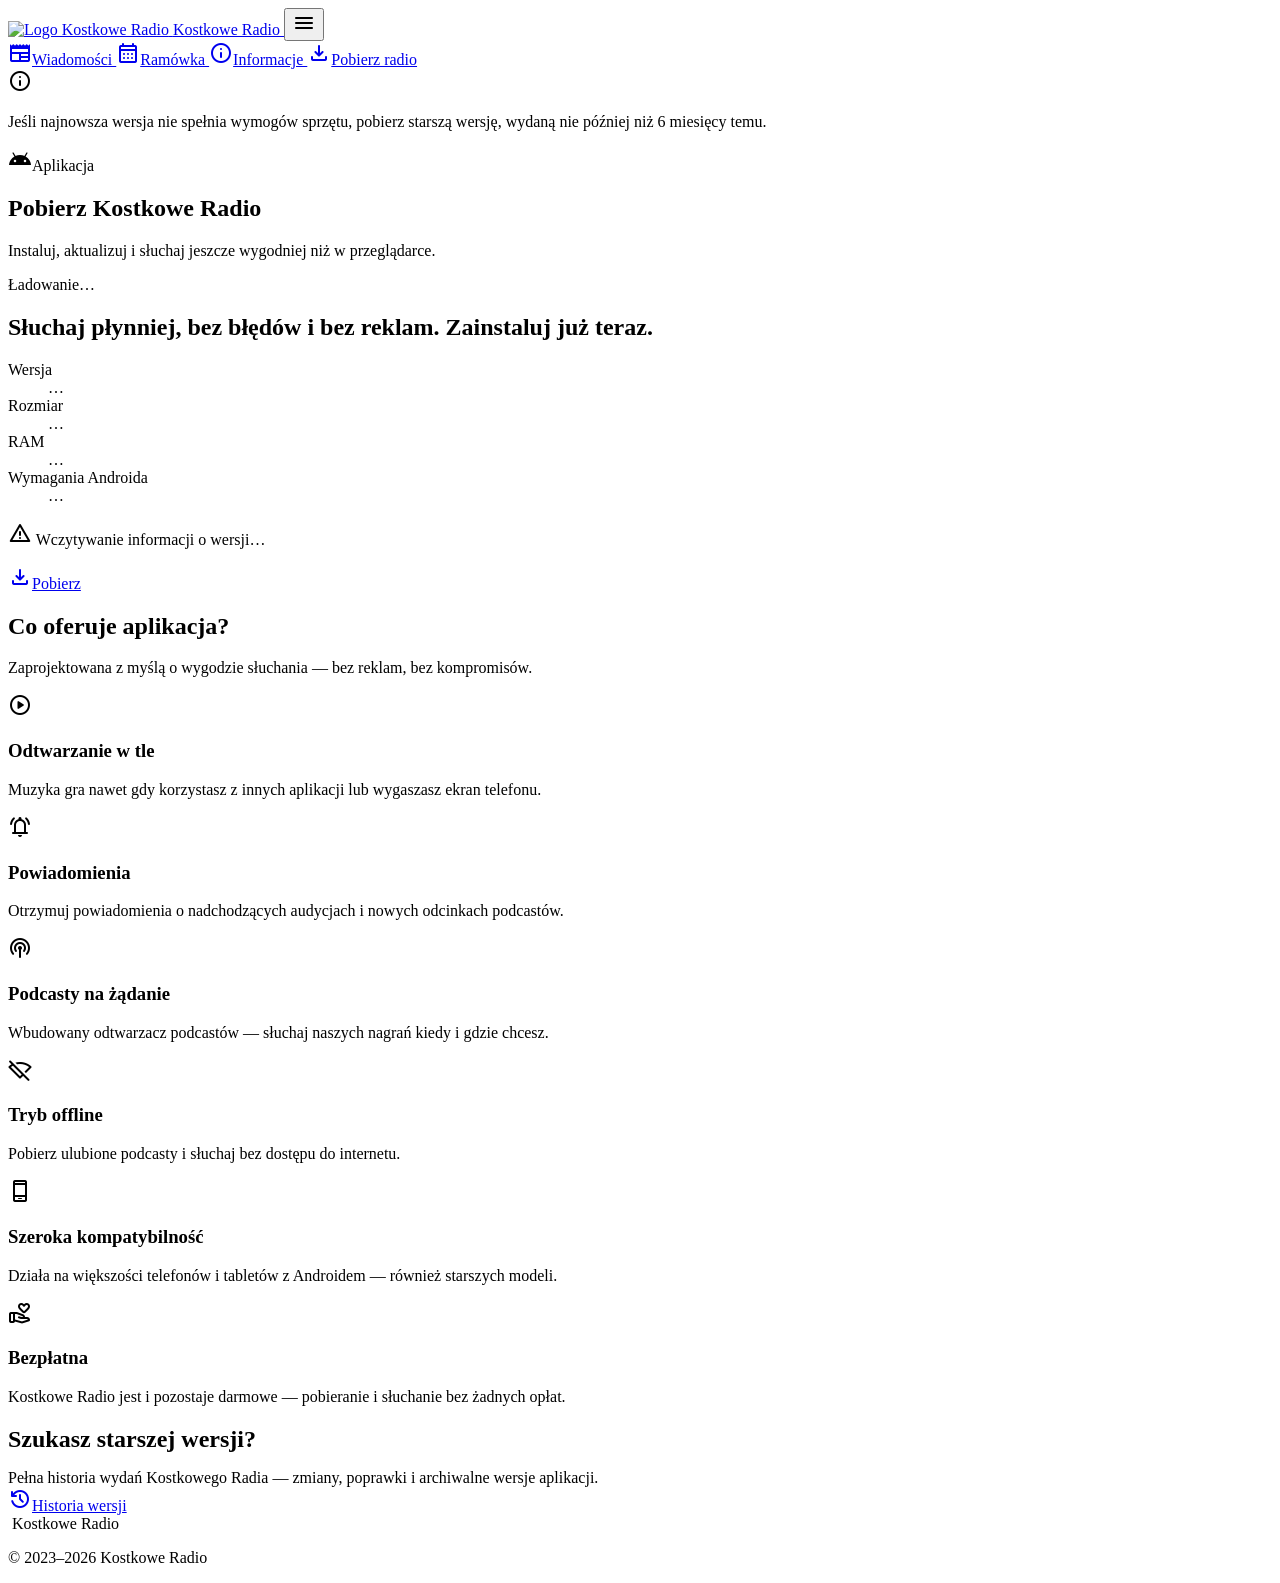
==== pobierz-kostkowe-radio/index.html @ 258f8238 "Add files via upload" ====
<!DOCTYPE html>
<html lang="pl">
<head>
  <meta charset="UTF-8" />
  <meta name="viewport" content="width=device-width, initial-scale=1.0" />
  <meta name="description" content="Pobierz aplikację Kostkowe Radio na Androida — najnowsza wersja, wymagania sprzętowe i historia wydań." />
  <title>Pobierz aplikację — Kostkowe Radio</title>
  <link rel="icon" href="https://kostkoweradio.github.io/strona-glowna/icon.png" type="image/png" />
  <link rel="preconnect" href="https://fonts.googleapis.com" />
  <link rel="preconnect" href="https://fonts.gstatic.com" crossorigin />
  <link href="https://fonts.googleapis.com/css2?family=Poppins:wght@400;500;600;700&display=swap" rel="stylesheet" />
  <link rel="stylesheet" href="https://fonts.googleapis.com/css2?family=Material+Symbols+Rounded:opsz,wght,FILL,GRAD@20,400,1,0" />
  <link rel="stylesheet" href="/new/style.css" />
  <link rel="stylesheet" href="/new/vstyle.css" />
</head>
<body>

  <header class="navbar">
    <div class="navbar-inner">
      <a href="index.html" class="navbar-brand">
        <img src="https://kostkoweradio.github.io/strona-glowna/icon.png" alt="Logo Kostkowe Radio" class="navbar-logo" />
        <span>Kostkowe Radio</span>
      </a>
      <button class="hamburger" id="hamburger" aria-label="Otwórz menu" aria-expanded="false">
        <span class="material-symbols-rounded">menu</span>
      </button>
      <nav class="nav-links" id="nav-links" aria-label="Nawigacja główna">
        <a href="wiadomosci.html" class="nav-link">
          <span class="material-symbols-rounded">newspaper</span>Wiadomości
        </a>
        <a href="ramowka.html" class="nav-link">
          <span class="material-symbols-rounded">calendar_month</span>Ramówka
        </a>
        <a href="informacje.html" class="nav-link">
          <span class="material-symbols-rounded">info</span>Informacje
        </a>
        <a href="pobierz-kostkowe-radio.html" class="nav-link nav-dl">
          <span class="material-symbols-rounded">download</span>Pobierz radio
        </a>
      </nav>
    </div>
  </header>

  <main>

    <!-- Stały komunikat u góry strony -->
    <div class="top-notice">
      <div class="container top-notice-inner">
        <span class="material-symbols-rounded" aria-hidden="true">info</span>
        <p>Jeśli najnowsza wersja nie spełnia wymogów sprzętu, pobierz starszą wersję, wydaną nie później niż 6 miesięcy temu.</p>
      </div>
    </div>

    <section class="page-hero">
      <div class="container">
        <p class="page-eyebrow">
          <span class="material-symbols-rounded">android</span>Aplikacja
        </p>
        <h1>Pobierz Kostkowe Radio</h1>
        <p>Instaluj, aktualizuj i słuchaj jeszcze wygodniej niż w przeglądarce.</p>
      </div>
    </section>

    <!-- Karta wersji — wszystkie dane wczytywane dynamicznie z wersje.json -->
    <section class="section section-alt">
      <div class="container">
        <div class="version-card" id="version-card">
          <span class="dl-badge" id="version-badge">Ładowanie…</span>
          <h2 class="version-tagline">Słuchaj płynniej, bez błędów i bez reklam. Zainstaluj już teraz.</h2>

          <div id="version-notice" class="version-alert" role="status" aria-live="polite" hidden></div>

          <dl class="version-specs">
            <div class="spec-row">
              <dt>Wersja</dt>
              <dd id="app-version">…</dd>
            </div>
            <div class="spec-row">
              <dt>Rozmiar</dt>
              <dd id="app-size">…</dd>
            </div>
            <div class="spec-row">
              <dt>RAM</dt>
              <dd id="app-ram">…</dd>
            </div>
            <div class="spec-row">
              <dt>Wymagania Androida</dt>
              <dd id="app-android">…</dd>
            </div>
          </dl>

          <p class="version-info-note">
            <span class="material-symbols-rounded" aria-hidden="true">warning</span>
            <span id="app-note">Wczytywanie informacji o wersji…</span>
          </p>

          <div id="recommend-wrap" class="recommend-box" role="status" aria-live="polite" hidden>
            <span class="material-symbols-rounded" aria-hidden="true">tips_and_updates</span>
            <div>
              <p id="recommend-text"></p>
              <a id="recommend-btn" href="#" class="btn btn-outline btn-sm">
                <span class="material-symbols-rounded">download</span>Pobierz zalecaną wersję
              </a>
            </div>
          </div>

          <a id="download-btn" href="#" class="btn btn-primary btn-lg" download>
            <span class="material-symbols-rounded">download</span>Pobierz
          </a>

          <noscript>
            <p class="version-error">Włącz JavaScript, aby zobaczyć aktualne informacje o wersji i pobrać aplikację.</p>
          </noscript>
        </div>
      </div>
    </section>

    <!-- Inne dostępne wersje — generowane dynamicznie (max 6 miesięcy wstecz) -->
    <section class="section" id="other-versions-wrap" hidden>
      <div class="container">
        <h2 class="section-title">Inne dostępne wersje</h2>
        <p class="section-sub">Wersje wydane w ciągu ostatnich 6 miesięcy, nadal dostępne do pobrania z tej strony.</p>
        <ul class="version-pills" id="other-versions"></ul>
      </div>
    </section>

    <section class="section section-alt">
      <div class="container">
        <h2 class="section-title">Co oferuje aplikacja?</h2>
        <p class="section-sub">Zaprojektowana z myślą o wygodzie słuchania — bez reklam, bez kompromisów.</p>
        <div class="feature-grid">
          <div class="feature-card">
            <span class="material-symbols-rounded feature-icon">play_circle</span>
            <h3>Odtwarzanie w tle</h3>
            <p>Muzyka gra nawet gdy korzystasz z innych aplikacji lub wygaszasz ekran telefonu.</p>
          </div>
          <div class="feature-card">
            <span class="material-symbols-rounded feature-icon">notifications_active</span>
            <h3>Powiadomienia</h3>
            <p>Otrzymuj powiadomienia o nadchodzących audycjach i nowych odcinkach podcastów.</p>
          </div>
          <div class="feature-card">
            <span class="material-symbols-rounded feature-icon">podcasts</span>
            <h3>Podcasty na żądanie</h3>
            <p>Wbudowany odtwarzacz podcastów — słuchaj naszych nagrań kiedy i gdzie chcesz.</p>
          </div>
          <div class="feature-card">
            <span class="material-symbols-rounded feature-icon">signal_wifi_off</span>
            <h3>Tryb offline</h3>
            <p>Pobierz ulubione podcasty i słuchaj bez dostępu do internetu.</p>
          </div>
          <div class="feature-card">
            <span class="material-symbols-rounded feature-icon">phone_android</span>
            <h3>Szeroka kompatybilność</h3>
            <p>Działa na większości telefonów i tabletów z Androidem — również starszych modeli.</p>
          </div>
          <div class="feature-card">
            <span class="material-symbols-rounded feature-icon">volunteer_activism</span>
            <h3>Bezpłatna</h3>
            <p>Kostkowe Radio jest i pozostaje darmowe — pobieranie i słuchanie bez żadnych opłat.</p>
          </div>
        </div>
      </div>
    </section>

    <!-- Sekcja z linkiem do pełnej historii wersji -->
    <section class="section">
      <div class="container">
        <div class="history-box">
          <div>
            <h2 class="section-title" style="margin-bottom:6px;">Szukasz starszej wersji?</h2>
            <p class="section-sub" style="margin-bottom:0;">Pełna historia wydań Kostkowego Radia — zmiany, poprawki i archiwalne wersje aplikacji.</p>
          </div>
          <a href="/pobierz-kostkowe-radio/historia.html" class="btn btn-outline btn-lg">
            <span class="material-symbols-rounded">history</span>Historia wersji
          </a>
        </div>
      </div>
    </section>

  </main>

  <footer class="footer">
    <div class="container footer-inner">
      <div class="footer-brand">
        <img src="https://kostkoweradio.github.io/strona-glowna/icon.png" alt="" class="footer-logo" aria-hidden="true" />
        <span>Kostkowe Radio</span>
      </div>
      <p class="footer-copy">© 2023–2026 Kostkowe Radio</p>
    </div>
  </footer>

  <script src="/new/main.js"></script>
  <script src="/new/pobierz.js"></script>
</body>
</html>
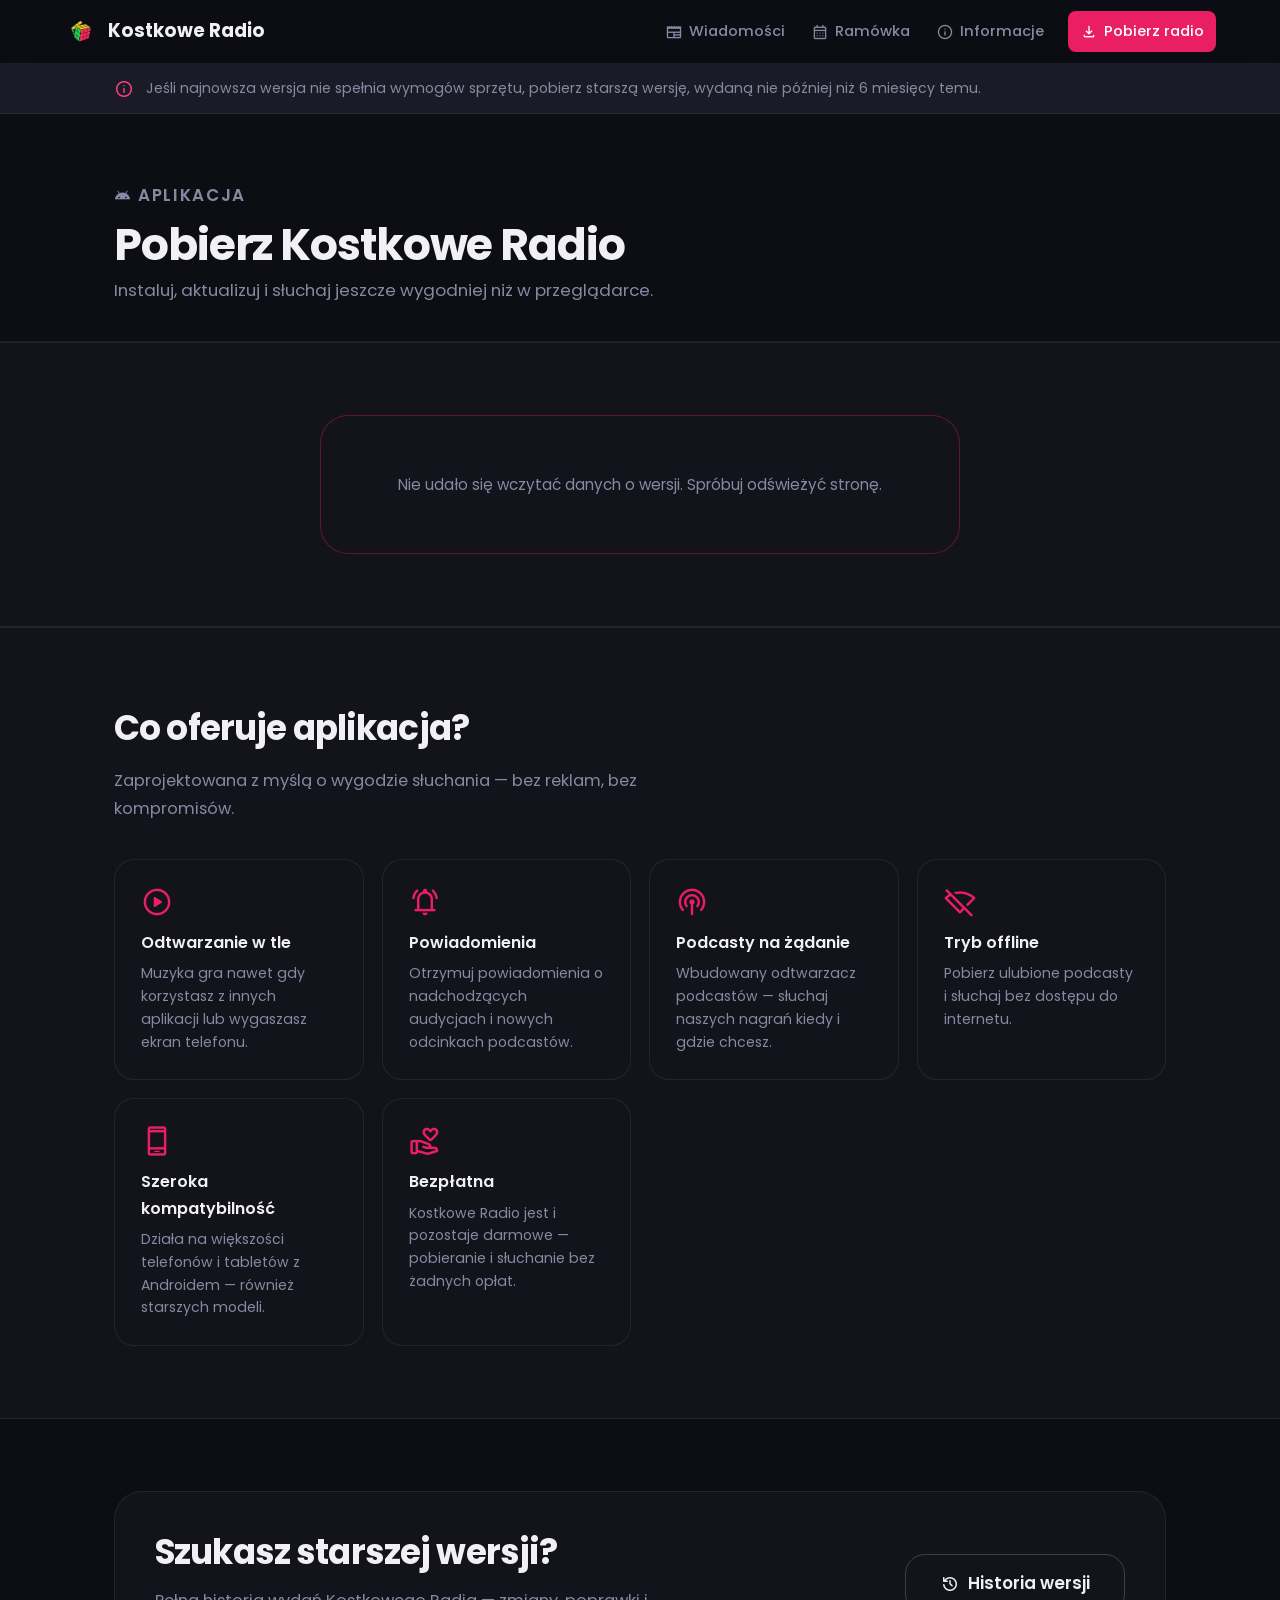
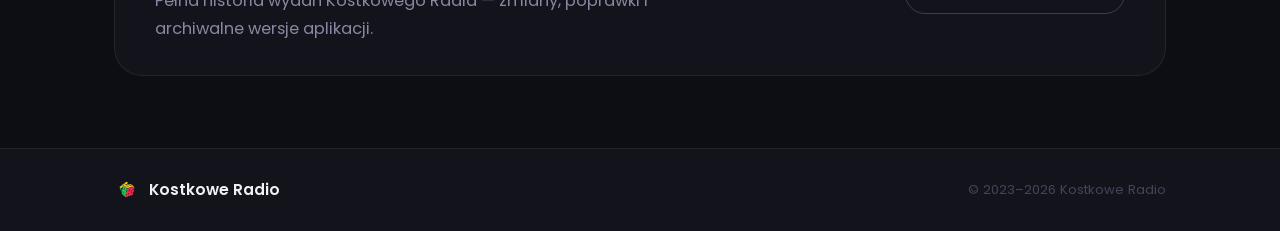
==== commit 8900215b: "Update index.html" ====
--- a/pobierz-kostkowe-radio/index.html
+++ b/pobierz-kostkowe-radio/index.html
@@ -5,36 +5,36 @@
   <meta name="viewport" content="width=device-width, initial-scale=1.0" />
   <meta name="description" content="Pobierz aplikację Kostkowe Radio na Androida — najnowsza wersja, wymagania sprzętowe i historia wydań." />
   <title>Pobierz aplikację — Kostkowe Radio</title>
-  <link rel="icon" href="https://kostkoweradio.github.io/strona-glowna/icon.png" type="image/png" />
+  <link rel="icon" href="https://kostkoweradio.github.io/icon.png" type="image/png" />
   <link rel="preconnect" href="https://fonts.googleapis.com" />
   <link rel="preconnect" href="https://fonts.gstatic.com" crossorigin />
   <link href="https://fonts.googleapis.com/css2?family=Poppins:wght@400;500;600;700&display=swap" rel="stylesheet" />
   <link rel="stylesheet" href="https://fonts.googleapis.com/css2?family=Material+Symbols+Rounded:opsz,wght,FILL,GRAD@20,400,1,0" />
-  <link rel="stylesheet" href="/new/style.css" />
-  <link rel="stylesheet" href="/new/vstyle.css" />
+  <link rel="stylesheet" href="/style.css" />
+  <link rel="stylesheet" href="/vstyle.css" />
 </head>
 <body>
 
   <header class="navbar">
     <div class="navbar-inner">
       <a href="index.html" class="navbar-brand">
-        <img src="https://kostkoweradio.github.io/strona-glowna/icon.png" alt="Logo Kostkowe Radio" class="navbar-logo" />
+        <img src="https://kostkoweradio.github.io/icon.png" alt="Logo Kostkowe Radio" class="navbar-logo" />
         <span>Kostkowe Radio</span>
       </a>
       <button class="hamburger" id="hamburger" aria-label="Otwórz menu" aria-expanded="false">
         <span class="material-symbols-rounded">menu</span>
       </button>
       <nav class="nav-links" id="nav-links" aria-label="Nawigacja główna">
-        <a href="wiadomosci.html" class="nav-link">
+        <a href="/wiadomosci/" class="nav-link">
           <span class="material-symbols-rounded">newspaper</span>Wiadomości
         </a>
-        <a href="ramowka.html" class="nav-link">
+        <a href="/ramowka/" class="nav-link">
           <span class="material-symbols-rounded">calendar_month</span>Ramówka
         </a>
-        <a href="informacje.html" class="nav-link">
+        <a href="/informacje/" class="nav-link">
           <span class="material-symbols-rounded">info</span>Informacje
         </a>
-        <a href="pobierz-kostkowe-radio.html" class="nav-link nav-dl">
+        <a href="/pobierz-kostkowe-radio/" class="nav-link nav-dl">
           <span class="material-symbols-rounded">download</span>Pobierz radio
         </a>
       </nav>
@@ -171,7 +171,7 @@
             <h2 class="section-title" style="margin-bottom:6px;">Szukasz starszej wersji?</h2>
             <p class="section-sub" style="margin-bottom:0;">Pełna historia wydań Kostkowego Radia — zmiany, poprawki i archiwalne wersje aplikacji.</p>
           </div>
-          <a href="/pobierz-kostkowe-radio/historia.html" class="btn btn-outline btn-lg">
+          <a href="/pobierz-kostkowe-radio/historia/" class="btn btn-outline btn-lg">
             <span class="material-symbols-rounded">history</span>Historia wersji
           </a>
         </div>
@@ -183,14 +183,14 @@
   <footer class="footer">
     <div class="container footer-inner">
       <div class="footer-brand">
-        <img src="https://kostkoweradio.github.io/strona-glowna/icon.png" alt="" class="footer-logo" aria-hidden="true" />
+        <img src="https://kostkoweradio.github.io/icon.png" alt="" class="footer-logo" aria-hidden="true" />
         <span>Kostkowe Radio</span>
       </div>
       <p class="footer-copy">© 2023–2026 Kostkowe Radio</p>
     </div>
   </footer>
 
-  <script src="/new/main.js"></script>
-  <script src="/new/pobierz.js"></script>
+  <script src="/main.js"></script>
+  <script src="/pobierz.js"></script>
 </body>
 </html>
--- a/style.css
+++ b/style.css
@@ -0,0 +1,633 @@
+/* =====================================================
+   Kostkowe Radio — style.css
+   ===================================================== */
+
+/* ===== CSS VARIABLES ===== */
+:root {
+  --bg:         #0d0d14;
+  --surface:    #13131b;
+  --surface-el: #1b1b27;
+  --border:     rgba(255,255,255,0.07);
+  --border-hi:  rgba(233,30,99,0.35);
+  --accent:     #e91e63;
+  --accent-lt:  #ff4081;
+  --accent-glow:rgba(233,30,99,0.18);
+  --txt:        #f0f0f5;
+  --txt-2:      #8888a2;
+  --txt-3:      #44445a;
+  --r-sm:  8px;
+  --r-md: 14px;
+  --r-lg: 20px;
+  --r-xl: 28px;
+  --sh-accent: 0 4px 26px rgba(233,30,99,0.38);
+  --nav-h: 64px;
+  --font: 'Poppins', system-ui, sans-serif;
+  --ease: 0.2s ease;
+}
+
+/* ===== RESET ===== */
+*, *::before, *::after { box-sizing: border-box; margin: 0; padding: 0; }
+img { display: block; max-width: 100%; }
+a   { color: inherit; text-decoration: none; }
+button { font-family: inherit; cursor: pointer; }
+ul { list-style: none; }
+
+/* ===== BASE ===== */
+html { scroll-behavior: smooth; }
+body {
+  font-family: var(--font);
+  background: var(--bg);
+  color: var(--txt);
+  line-height: 1.65;
+  overflow-x: hidden;
+}
+
+/* ===== CONTAINER ===== */
+.container {
+  max-width: 1100px;
+  margin: 0 auto;
+  padding: 0 24px;
+}
+
+/* =====================================================
+   NAVBAR
+   ===================================================== */
+.navbar {
+  position: sticky;
+  top: 0;
+  z-index: 900;
+  height: var(--nav-h);
+  background: rgba(13,13,20,0.92);
+  backdrop-filter: blur(14px);
+  -webkit-backdrop-filter: blur(14px);
+  border-bottom: 1px solid var(--border);
+}
+.navbar-inner {
+  max-width: 1200px;
+  margin: 0 auto;
+  padding: 0 24px;
+  height: 100%;
+  display: flex;
+  align-items: center;
+  justify-content: space-between;
+}
+.navbar-brand {
+  display: flex;
+  align-items: center;
+  gap: 10px;
+  font-weight: 700;
+  font-size: 1.15rem;
+  color: var(--txt);
+  flex-shrink: 0;
+}
+.navbar-logo { width: 34px; height: 34px; object-fit: contain; }
+
+.nav-links { display: flex; align-items: center; gap: 2px; }
+.nav-link {
+  display: inline-flex;
+  align-items: center;
+  gap: 6px;
+  padding: 8px 12px;
+  border-radius: var(--r-sm);
+  font-size: 0.92rem;
+  font-weight: 500;
+  color: var(--txt-2);
+  white-space: nowrap;
+  transition: color var(--ease), background var(--ease);
+}
+.nav-link .material-symbols-rounded { font-size: 18px; flex-shrink: 0; }
+.nav-link:hover,
+.nav-link.active { color: var(--txt); background: var(--surface-el); }
+
+.nav-dl {
+  background: var(--accent);
+  color: #fff !important;
+  margin-left: 10px;
+}
+.nav-dl:hover { background: var(--accent-lt) !important; }
+
+.hamburger {
+  display: none;
+  align-items: center;
+  justify-content: center;
+  background: none;
+  border: none;
+  color: var(--txt);
+  padding: 8px;
+  border-radius: var(--r-sm);
+}
+.hamburger .material-symbols-rounded { font-size: 26px; }
+
+/* =====================================================
+   HERO
+   ===================================================== */
+.hero {
+  position: relative;
+  min-height: calc(100vh - var(--nav-h));
+  background:
+    url('https://kostkoweradio.github.io/0yg11h.jpg')
+    center/cover no-repeat;
+  background-color: var(--surface);
+  display: flex;
+  align-items: flex-end;
+  padding: 64px 5% 80px;
+  overflow: hidden;
+}
+.hero::before {
+  content: '';
+  position: absolute;
+  inset: 0;
+  background: linear-gradient(
+    to top,
+    rgba(13,13,20,1)    0%,
+    rgba(13,13,20,0.72) 45%,
+    rgba(13,13,20,0.28) 100%
+  );
+  z-index: 0;
+}
+.hero-content { position: relative; z-index: 1; max-width: 640px; }
+.hero-label {
+  display: inline-block;
+  font-size: 0.78rem;
+  font-weight: 600;
+  letter-spacing: 0.1em;
+  text-transform: uppercase;
+  color: var(--accent-lt);
+  margin-bottom: 14px;
+}
+.hero-title {
+  font-size: clamp(2.2rem, 5.5vw, 4rem);
+  font-weight: 700;
+  line-height: 1.1;
+  letter-spacing: -0.03em;
+  margin-bottom: 14px;
+}
+.hero-sub {
+  font-size: clamp(0.95rem, 2vw, 1.2rem);
+  color: rgba(240,240,245,0.68);
+  margin-bottom: 32px;
+  max-width: 460px;
+}
+.hero-actions { display: flex; flex-wrap: wrap; gap: 12px; }
+
+/* =====================================================
+   BUTTONS
+   ===================================================== */
+.btn {
+  display: inline-flex;
+  align-items: center;
+  gap: 8px;
+  padding: 12px 24px;
+  border-radius: var(--r-md);
+  font-family: var(--font);
+  font-weight: 600;
+  font-size: 0.95rem;
+  border: 1.5px solid transparent;
+  transition: transform var(--ease), box-shadow var(--ease), background var(--ease), border-color var(--ease);
+}
+.btn .material-symbols-rounded { font-size: 20px; }
+.btn:active { transform: scale(0.97); }
+
+.btn-primary {
+  background: var(--accent);
+  color: #fff;
+  box-shadow: var(--sh-accent);
+}
+.btn-primary:hover {
+  background: var(--accent-lt);
+  transform: translateY(-1px);
+  box-shadow: 0 6px 32px rgba(233,30,99,0.48);
+}
+.btn-outline {
+  background: transparent;
+  color: var(--txt);
+  border-color: rgba(255,255,255,0.18);
+}
+.btn-outline:hover {
+  border-color: rgba(255,255,255,0.4);
+  background: rgba(255,255,255,0.05);
+}
+.btn-ghost {
+  background: var(--surface-el);
+  color: var(--accent-lt);
+  border-color: var(--border);
+}
+.btn-ghost:hover { background: var(--accent); color: #fff; border-color: var(--accent); }
+
+.btn-lg { padding: 15px 34px; font-size: 1.05rem; border-radius: var(--r-lg); }
+
+/* ===== LIVE DOT ===== */
+.live-dot {
+  display: inline-block;
+  width: 8px; height: 8px;
+  border-radius: 50%;
+  background: currentColor;
+  flex-shrink: 0;
+  animation: pulse-dot 2.2s ease-in-out infinite;
+}
+.live-dot-md { width: 11px; height: 11px; color: var(--accent-lt); }
+@keyframes pulse-dot {
+  0%,100% { opacity: 1; transform: scale(1); }
+  50%      { opacity: 0.4; transform: scale(0.75); }
+}
+
+/* =====================================================
+   SECTIONS
+   ===================================================== */
+.section { padding: 72px 0; }
+.section-alt {
+  background: var(--surface);
+  border-top:    1px solid var(--border);
+  border-bottom: 1px solid var(--border);
+}
+.section-title {
+  font-size: clamp(1.45rem, 3vw, 2.15rem);
+  font-weight: 700;
+  letter-spacing: -0.025em;
+  margin-bottom: 10px;
+}
+.section-sub {
+  font-size: 1.02rem;
+  color: var(--txt-2);
+  max-width: 580px;
+  line-height: 1.72;
+  margin-bottom: 36px;
+}
+
+/* =====================================================
+   FEATURE GRID
+   ===================================================== */
+.feature-grid {
+  display: grid;
+  grid-template-columns: repeat(auto-fit, minmax(220px, 1fr));
+  gap: 18px;
+  margin-top: 36px;
+}
+.feature-card {
+  background: var(--surface);
+  border: 1px solid var(--border);
+  border-radius: var(--r-lg);
+  padding: 26px;
+  transition: border-color var(--ease), transform var(--ease);
+}
+.feature-card:hover { border-color: var(--border-hi); transform: translateY(-3px); }
+.feature-icon { font-size: 32px; color: var(--accent); display: block; margin-bottom: 12px; }
+.feature-card h3 { font-size: 1rem; font-weight: 600; margin-bottom: 6px; }
+.feature-card p  { font-size: 0.88rem; color: var(--txt-2); line-height: 1.62; }
+
+/* =====================================================
+   DOWNLOAD PANEL
+   ===================================================== */
+.download-panel {
+  display: grid;
+  grid-template-columns: 1fr 130px;
+  align-items: center;
+  gap: 32px;
+  background: linear-gradient(135deg, var(--surface-el) 0%, rgba(233,30,99,0.07) 100%);
+  border: 1px solid var(--border-hi);
+  border-radius: var(--r-xl);
+  padding: 48px;
+  overflow: hidden;
+}
+.dl-badge {
+  display: inline-block;
+  background: var(--accent-glow);
+  color: var(--accent-lt);
+  border: 1px solid var(--border-hi);
+  font-size: 0.74rem;
+  font-weight: 600;
+  letter-spacing: 0.08em;
+  text-transform: uppercase;
+  padding: 5px 12px;
+  border-radius: 100px;
+  margin-bottom: 14px;
+}
+.download-text h2 {
+  font-size: clamp(1.5rem, 3.5vw, 2.2rem);
+  font-weight: 700;
+  letter-spacing: -0.025em;
+  margin-bottom: 10px;
+}
+.download-text p {
+  font-size: 1rem;
+  color: var(--txt-2);
+  line-height: 1.7;
+  margin-bottom: 26px;
+  max-width: 440px;
+}
+.dl-visual {
+  display: flex;
+  justify-content: center;
+  align-items: center;
+}
+.dl-visual .material-symbols-rounded {
+  font-size: 110px;
+  color: rgba(233,30,99,0.13);
+  user-select: none;
+}
+
+/* =====================================================
+   PODCAST CARDS
+   ===================================================== */
+.podcast-grid {
+  display: grid;
+  grid-template-columns: repeat(auto-fill, minmax(290px, 1fr));
+  gap: 20px;
+  margin-top: 32px;
+}
+.podcast-card {
+  background: var(--surface);
+  border: 1px solid var(--border);
+  border-radius: var(--r-lg);
+  padding: 24px;
+  transition: border-color var(--ease), transform var(--ease);
+}
+.podcast-card:hover { border-color: var(--border-hi); transform: translateY(-2px); }
+.podcast-ep {
+  font-size: 0.74rem;
+  font-weight: 600;
+  letter-spacing: 0.1em;
+  text-transform: uppercase;
+  color: var(--accent);
+  margin-bottom: 8px;
+}
+.podcast-card h3 { font-size: 1.05rem; font-weight: 600; margin-bottom: 8px; }
+.podcast-card p  { font-size: 0.88rem; color: var(--txt-2); line-height: 1.62; margin-bottom: 20px; }
+
+/* =====================================================
+   LIVE SECTION
+   ===================================================== */
+.section-live {
+  background: radial-gradient(
+    ellipse 80% 60% at 50% 100%,
+    rgba(233,30,99,0.08) 0%,
+    var(--surface) 70%
+  );
+  border-top:    1px solid var(--border);
+  border-bottom: 1px solid var(--border);
+}
+.live-panel { text-align: center; padding: 8px 0; }
+.live-badge {
+  display: inline-flex;
+  align-items: center;
+  gap: 8px;
+  background: var(--surface-el);
+  border: 1px solid var(--border-hi);
+  border-radius: 100px;
+  padding: 6px 16px;
+  font-size: 0.74rem;
+  font-weight: 700;
+  letter-spacing: 0.1em;
+  color: var(--accent-lt);
+  margin-bottom: 18px;
+}
+.live-panel h2 {
+  font-size: clamp(1.45rem, 3.5vw, 2.15rem);
+  font-weight: 700;
+  letter-spacing: -0.025em;
+  margin-bottom: 10px;
+}
+.live-panel > p { color: var(--txt-2); font-size: 1rem; margin-bottom: 28px; }
+
+/* =====================================================
+   QUICK TILES
+   ===================================================== */
+.tiles-grid {
+  display: grid;
+  grid-template-columns: repeat(auto-fit, minmax(140px, 1fr));
+  gap: 14px;
+  margin-top: 28px;
+}
+.tile {
+  display: flex;
+  flex-direction: column;
+  align-items: center;
+  gap: 10px;
+  background: var(--surface);
+  border: 1px solid var(--border);
+  border-radius: var(--r-lg);
+  padding: 26px 16px;
+  color: var(--txt-2);
+  transition: border-color var(--ease), color var(--ease), transform var(--ease);
+}
+.tile:hover { border-color: var(--border-hi); color: var(--txt); transform: translateY(-3px); }
+.tile .material-symbols-rounded { font-size: 34px; color: var(--accent); }
+.tile-label { font-weight: 600; font-size: 0.92rem; }
+
+/* =====================================================
+   FOOTER
+   ===================================================== */
+.footer {
+  background: var(--surface);
+  border-top: 1px solid var(--border);
+  padding: 28px 0;
+}
+.footer-inner {
+  display: flex;
+  align-items: center;
+  justify-content: space-between;
+  flex-wrap: wrap;
+  gap: 14px;
+}
+.footer-brand { display: flex; align-items: center; gap: 9px; font-weight: 600; font-size: 0.97rem; }
+.footer-logo  { width: 26px; height: 26px; object-fit: contain; }
+.footer-copy  { color: var(--txt-3); font-size: 0.82rem; }
+
+/* =====================================================
+   PAGE HERO  (wiadomości / ramówka / informacje)
+   ===================================================== */
+.page-hero {
+  padding: 60px 0 36px;
+  border-bottom: 1px solid var(--border);
+}
+.page-eyebrow {
+  display: inline-flex;
+  align-items: center;
+  gap: 7px;
+  font-size: 0.76rem;
+  font-weight: 600;
+  letter-spacing: 0.1em;
+  text-transform: uppercase;
+  color: var(--accent);
+  margin-bottom: 10px;
+}
+.page-eyebrow .material-symbols-rounded { font-size: 17px; }
+.page-hero h1 {
+  font-size: clamp(1.8rem, 4vw, 2.75rem);
+  font-weight: 700;
+  letter-spacing: -0.025em;
+  line-height: 1.12;
+}
+.page-hero p { color: var(--txt-2); font-size: 1.05rem; margin-top: 8px; }
+
+/* =====================================================
+   NEWS
+   ===================================================== */
+.news-grid {
+  display: grid;
+  grid-template-columns: repeat(auto-fill, minmax(280px, 1fr));
+  gap: 22px;
+  margin-top: 36px;
+}
+.news-card {
+  background: var(--surface);
+  border: 1px solid var(--border);
+  border-radius: var(--r-lg);
+  padding: 26px;
+  display: flex;
+  flex-direction: column;
+  transition: border-color var(--ease), transform var(--ease);
+}
+.news-card:hover { border-color: var(--border-hi); transform: translateY(-3px); }
+.news-date {
+  font-size: 0.74rem;
+  font-weight: 600;
+  letter-spacing: 0.08em;
+  text-transform: uppercase;
+  color: var(--accent);
+  margin-bottom: 8px;
+}
+.news-card h3 { font-size: 1.05rem; font-weight: 600; line-height: 1.4; margin-bottom: 8px; }
+.news-card p  { font-size: 0.88rem; color: var(--txt-2); line-height: 1.65; flex-grow: 1; margin-bottom: 18px; }
+.news-more {
+  display: inline-flex;
+  align-items: center;
+  gap: 4px;
+  color: var(--accent-lt);
+  font-size: 0.88rem;
+  font-weight: 600;
+}
+.news-more:hover { text-decoration: underline; }
+.news-more .material-symbols-rounded { font-size: 16px; }
+
+/* =====================================================
+   SCHEDULE
+   ===================================================== */
+.schedule-wrap { margin-top: 36px; display: grid; gap: 26px; }
+.schedule-block {
+  background: var(--surface);
+  border: 1px solid var(--border);
+  border-radius: var(--r-lg);
+  overflow: hidden;
+}
+.schedule-head {
+  padding: 13px 22px;
+  background: var(--surface-el);
+  border-bottom: 1px solid var(--border);
+  font-size: 0.76rem;
+  font-weight: 700;
+  letter-spacing: 0.1em;
+  text-transform: uppercase;
+  color: var(--accent);
+}
+.schedule-row {
+  display: grid;
+  grid-template-columns: 108px 1fr;
+  padding: 13px 22px;
+  border-bottom: 1px solid var(--border);
+  gap: 8px;
+  transition: background var(--ease);
+}
+.schedule-row:last-child { border-bottom: none; }
+.schedule-row:hover { background: var(--surface-el); }
+.sch-time { font-size: 0.88rem; font-weight: 600; color: var(--accent-lt); white-space: nowrap; }
+.sch-info { display: flex; flex-direction: column; gap: 2px; }
+.sch-title { font-size: 0.95rem; font-weight: 500; }
+.sch-desc  { font-size: 0.82rem; color: var(--txt-2); }
+
+/* =====================================================
+   INFO PAGE
+   ===================================================== */
+.info-grid {
+  display: grid;
+  grid-template-columns: repeat(auto-fit, minmax(270px, 1fr));
+  gap: 22px;
+  margin-top: 36px;
+}
+.info-card {
+  background: var(--surface);
+  border: 1px solid var(--border);
+  border-radius: var(--r-lg);
+  padding: 26px;
+}
+.info-card-head {
+  display: flex;
+  align-items: center;
+  gap: 9px;
+  margin-bottom: 16px;
+}
+.info-card-head .material-symbols-rounded { color: var(--accent); font-size: 22px; }
+.info-card-head h3 { font-size: 1.05rem; font-weight: 600; }
+.info-card > p { font-size: 0.9rem; color: var(--txt-2); line-height: 1.7; margin-bottom: 8px; }
+.info-list li {
+  display: flex;
+  align-items: baseline;
+  gap: 10px;
+  padding: 9px 0;
+  border-bottom: 1px solid var(--border);
+  font-size: 0.88rem;
+}
+.info-list li:last-child { border-bottom: none; }
+.info-list li::before {
+  content: '';
+  display: inline-block;
+  width: 5px; height: 5px;
+  border-radius: 50%;
+  background: var(--accent);
+  flex-shrink: 0;
+  margin-top: 3px;
+}
+.li-label { color: var(--txt-2); min-width: 90px; }
+.li-val   { color: var(--txt); font-weight: 500; }
+
+/* =====================================================
+   MOBILE MENU
+   ===================================================== */
+@media (max-width: 768px) {
+  .hamburger { display: flex; }
+
+  .nav-links {
+    display: none;
+    position: fixed;
+    top: var(--nav-h);
+    left: 0; right: 0;
+    background: var(--surface);
+    border-bottom: 1px solid var(--border);
+    flex-direction: column;
+    padding: 12px;
+    gap: 4px;
+    z-index: 890;
+    box-shadow: 0 12px 40px rgba(0,0,0,0.5);
+  }
+  .nav-links.open { display: flex; }
+  .nav-link { width: 100%; padding: 13px 16px; }
+  .nav-dl { margin-left: 0; margin-top: 4px; }
+}
+
+/* =====================================================
+   RESPONSIVE BREAKPOINTS
+   ===================================================== */
+@media (max-width: 900px) {
+  .download-panel { padding: 36px 28px; }
+}
+
+@media (max-width: 700px) {
+  .hero { align-items: flex-end; padding: 40px 24px 60px; min-height: 80vh; }
+  .download-panel { grid-template-columns: 1fr; padding: 30px 24px; }
+  .dl-visual { display: none; }
+  .tiles-grid { grid-template-columns: repeat(2, 1fr); }
+  .footer-inner { flex-direction: column; align-items: flex-start; }
+  .section { padding: 52px 0; }
+  .page-hero { padding: 44px 0 28px; }
+}
+
+@media (max-width: 480px) {
+  .section { padding: 44px 0; }
+  .feature-grid  { grid-template-columns: 1fr; }
+  .news-grid     { grid-template-columns: 1fr; }
+  .podcast-grid  { grid-template-columns: 1fr; }
+  .info-grid     { grid-template-columns: 1fr; }
+  .tiles-grid    { grid-template-columns: repeat(2, 1fr); }
+  .download-panel { padding: 24px 20px; }
+  .sch-desc { display: none; }
+}
--- a/vstyle.css
+++ b/vstyle.css
@@ -0,0 +1,796 @@
+/* =====================================================
+   Kostkowe Radio — style.css
+   ===================================================== */
+
+/* ===== CSS VARIABLES ===== */
+:root {
+  --bg:         #0d0d14;
+  --surface:    #13131b;
+  --surface-el: #1b1b27;
+  --border:     rgba(255,255,255,0.07);
+  --border-hi:  rgba(233,30,99,0.35);
+  --accent:     #e91e63;
+  --accent-lt:  #ff4081;
+  --accent-glow:rgba(233,30,99,0.18);
+  --txt:        #f0f0f5;
+  --txt-2:      #8888a2;
+  --txt-3:      #44445a;
+  --r-sm:  8px;
+  --r-md: 14px;
+  --r-lg: 20px;
+  --r-xl: 28px;
+  --sh-accent: 0 4px 26px rgba(233,30,99,0.38);
+  --nav-h: 64px;
+  --font: 'Poppins', system-ui, sans-serif;
+  --ease: 0.2s ease;
+}
+
+/* ===== RESET ===== */
+*, *::before, *::after { box-sizing: border-box; margin: 0; padding: 0; }
+img { display: block; max-width: 100%; }
+a   { color: inherit; text-decoration: none; }
+button { font-family: inherit; cursor: pointer; }
+ul { list-style: none; }
+
+/* ===== BASE ===== */
+html { scroll-behavior: smooth; }
+body {
+  font-family: var(--font);
+  background: var(--bg);
+  color: var(--txt);
+  line-height: 1.65;
+  overflow-x: hidden;
+}
+
+/* ===== CONTAINER ===== */
+.container {
+  max-width: 1100px;
+  margin: 0 auto;
+  padding: 0 24px;
+}
+
+/* =====================================================
+   NAVBAR
+   ===================================================== */
+.navbar {
+  position: sticky;
+  top: 0;
+  z-index: 900;
+  height: var(--nav-h);
+  background: rgba(13,13,20,0.92);
+  backdrop-filter: blur(14px);
+  -webkit-backdrop-filter: blur(14px);
+  border-bottom: 1px solid var(--border);
+}
+.navbar-inner {
+  max-width: 1200px;
+  margin: 0 auto;
+  padding: 0 24px;
+  height: 100%;
+  display: flex;
+  align-items: center;
+  justify-content: space-between;
+}
+.navbar-brand {
+  display: flex;
+  align-items: center;
+  gap: 10px;
+  font-weight: 700;
+  font-size: 1.15rem;
+  color: var(--txt);
+  flex-shrink: 0;
+}
+.navbar-logo { width: 34px; height: 34px; object-fit: contain; }
+
+.nav-links { display: flex; align-items: center; gap: 2px; }
+.nav-link {
+  display: inline-flex;
+  align-items: center;
+  gap: 6px;
+  padding: 8px 12px;
+  border-radius: var(--r-sm);
+  font-size: 0.92rem;
+  font-weight: 500;
+  color: var(--txt-2);
+  white-space: nowrap;
+  transition: color var(--ease), background var(--ease);
+}
+.nav-link .material-symbols-rounded { font-size: 18px; flex-shrink: 0; }
+.nav-link:hover,
+.nav-link.active { color: var(--txt); background: var(--surface-el); }
+
+.nav-dl {
+  background: var(--accent);
+  color: #fff !important;
+  margin-left: 10px;
+}
+.nav-dl:hover { background: var(--accent-lt) !important; }
+
+.hamburger {
+  display: none;
+  align-items: center;
+  justify-content: center;
+  background: none;
+  border: none;
+  color: var(--txt);
+  padding: 8px;
+  border-radius: var(--r-sm);
+}
+.hamburger .material-symbols-rounded { font-size: 26px; }
+
+/* =====================================================
+   HERO
+   ===================================================== */
+.hero {
+  position: relative;
+  min-height: calc(100vh - var(--nav-h));
+  background:
+    url('https://kostkoweradio.github.io/strona-glowna/0yg11h.jpg')
+    center/cover no-repeat;
+  background-color: var(--surface);
+  display: flex;
+  align-items: flex-end;
+  padding: 64px 5% 80px;
+  overflow: hidden;
+}
+.hero::before {
+  content: '';
+  position: absolute;
+  inset: 0;
+  background: linear-gradient(
+    to top,
+    rgba(13,13,20,1)    0%,
+    rgba(13,13,20,0.72) 45%,
+    rgba(13,13,20,0.28) 100%
+  );
+  z-index: 0;
+}
+.hero-content { position: relative; z-index: 1; max-width: 640px; }
+.hero-label {
+  display: inline-block;
+  font-size: 0.78rem;
+  font-weight: 600;
+  letter-spacing: 0.1em;
+  text-transform: uppercase;
+  color: var(--accent-lt);
+  margin-bottom: 14px;
+}
+.hero-title {
+  font-size: clamp(2.2rem, 5.5vw, 4rem);
+  font-weight: 700;
+  line-height: 1.1;
+  letter-spacing: -0.03em;
+  margin-bottom: 14px;
+}
+.hero-sub {
+  font-size: clamp(0.95rem, 2vw, 1.2rem);
+  color: rgba(240,240,245,0.68);
+  margin-bottom: 32px;
+  max-width: 460px;
+}
+.hero-actions { display: flex; flex-wrap: wrap; gap: 12px; }
+
+/* =====================================================
+   BUTTONS
+   ===================================================== */
+.btn {
+  display: inline-flex;
+  align-items: center;
+  gap: 8px;
+  padding: 12px 24px;
+  border-radius: var(--r-md);
+  font-family: var(--font);
+  font-weight: 600;
+  font-size: 0.95rem;
+  border: 1.5px solid transparent;
+  transition: transform var(--ease), box-shadow var(--ease), background var(--ease), border-color var(--ease);
+}
+.btn .material-symbols-rounded { font-size: 20px; }
+.btn:active { transform: scale(0.97); }
+
+.btn-primary {
+  background: var(--accent);
+  color: #fff;
+  box-shadow: var(--sh-accent);
+}
+.btn-primary:hover {
+  background: var(--accent-lt);
+  transform: translateY(-1px);
+  box-shadow: 0 6px 32px rgba(233,30,99,0.48);
+}
+.btn-outline {
+  background: transparent;
+  color: var(--txt);
+  border-color: rgba(255,255,255,0.18);
+}
+.btn-outline:hover {
+  border-color: rgba(255,255,255,0.4);
+  background: rgba(255,255,255,0.05);
+}
+.btn-ghost {
+  background: var(--surface-el);
+  color: var(--accent-lt);
+  border-color: var(--border);
+}
+.btn-ghost:hover { background: var(--accent); color: #fff; border-color: var(--accent); }
+
+.btn-lg { padding: 15px 34px; font-size: 1.05rem; border-radius: var(--r-lg); }
+
+/* ===== LIVE DOT ===== */
+.live-dot {
+  display: inline-block;
+  width: 8px; height: 8px;
+  border-radius: 50%;
+  background: currentColor;
+  flex-shrink: 0;
+  animation: pulse-dot 2.2s ease-in-out infinite;
+}
+.live-dot-md { width: 11px; height: 11px; color: var(--accent-lt); }
+@keyframes pulse-dot {
+  0%,100% { opacity: 1; transform: scale(1); }
+  50%      { opacity: 0.4; transform: scale(0.75); }
+}
+
+/* =====================================================
+   SECTIONS
+   ===================================================== */
+.section { padding: 72px 0; }
+.section-alt {
+  background: var(--surface);
+  border-top:    1px solid var(--border);
+  border-bottom: 1px solid var(--border);
+}
+.section-title {
+  font-size: clamp(1.45rem, 3vw, 2.15rem);
+  font-weight: 700;
+  letter-spacing: -0.025em;
+  margin-bottom: 10px;
+}
+.section-sub {
+  font-size: 1.02rem;
+  color: var(--txt-2);
+  max-width: 580px;
+  line-height: 1.72;
+  margin-bottom: 36px;
+}
+
+/* =====================================================
+   FEATURE GRID
+   ===================================================== */
+.feature-grid {
+  display: grid;
+  grid-template-columns: repeat(auto-fit, minmax(220px, 1fr));
+  gap: 18px;
+  margin-top: 36px;
+}
+.feature-card {
+  background: var(--surface);
+  border: 1px solid var(--border);
+  border-radius: var(--r-lg);
+  padding: 26px;
+  transition: border-color var(--ease), transform var(--ease);
+}
+.feature-card:hover { border-color: var(--border-hi); transform: translateY(-3px); }
+.feature-icon { font-size: 32px; color: var(--accent); display: block; margin-bottom: 12px; }
+.feature-card h3 { font-size: 1rem; font-weight: 600; margin-bottom: 6px; }
+.feature-card p  { font-size: 0.88rem; color: var(--txt-2); line-height: 1.62; }
+
+/* =====================================================
+   DOWNLOAD PANEL
+   ===================================================== */
+.download-panel {
+  display: grid;
+  grid-template-columns: 1fr 130px;
+  align-items: center;
+  gap: 32px;
+  background: linear-gradient(135deg, var(--surface-el) 0%, rgba(233,30,99,0.07) 100%);
+  border: 1px solid var(--border-hi);
+  border-radius: var(--r-xl);
+  padding: 48px;
+  overflow: hidden;
+}
+.dl-badge {
+  display: inline-block;
+  background: var(--accent-glow);
+  color: var(--accent-lt);
+  border: 1px solid var(--border-hi);
+  font-size: 0.74rem;
+  font-weight: 600;
+  letter-spacing: 0.08em;
+  text-transform: uppercase;
+  padding: 5px 12px;
+  border-radius: 100px;
+  margin-bottom: 14px;
+}
+.download-text h2 {
+  font-size: clamp(1.5rem, 3.5vw, 2.2rem);
+  font-weight: 700;
+  letter-spacing: -0.025em;
+  margin-bottom: 10px;
+}
+.download-text p {
+  font-size: 1rem;
+  color: var(--txt-2);
+  line-height: 1.7;
+  margin-bottom: 26px;
+  max-width: 440px;
+}
+.dl-visual {
+  display: flex;
+  justify-content: center;
+  align-items: center;
+}
+.dl-visual .material-symbols-rounded {
+  font-size: 110px;
+  color: rgba(233,30,99,0.13);
+  user-select: none;
+}
+
+/* =====================================================
+   PODCAST CARDS
+   ===================================================== */
+.podcast-grid {
+  display: grid;
+  grid-template-columns: repeat(auto-fill, minmax(290px, 1fr));
+  gap: 20px;
+  margin-top: 32px;
+}
+.podcast-card {
+  background: var(--surface);
+  border: 1px solid var(--border);
+  border-radius: var(--r-lg);
+  padding: 24px;
+  transition: border-color var(--ease), transform var(--ease);
+}
+.podcast-card:hover { border-color: var(--border-hi); transform: translateY(-2px); }
+.podcast-ep {
+  font-size: 0.74rem;
+  font-weight: 600;
+  letter-spacing: 0.1em;
+  text-transform: uppercase;
+  color: var(--accent);
+  margin-bottom: 8px;
+}
+.podcast-card h3 { font-size: 1.05rem; font-weight: 600; margin-bottom: 8px; }
+.podcast-card p  { font-size: 0.88rem; color: var(--txt-2); line-height: 1.62; margin-bottom: 20px; }
+
+/* =====================================================
+   LIVE SECTION
+   ===================================================== */
+.section-live {
+  background: radial-gradient(
+    ellipse 80% 60% at 50% 100%,
+    rgba(233,30,99,0.08) 0%,
+    var(--surface) 70%
+  );
+  border-top:    1px solid var(--border);
+  border-bottom: 1px solid var(--border);
+}
+.live-panel { text-align: center; padding: 8px 0; }
+.live-badge {
+  display: inline-flex;
+  align-items: center;
+  gap: 8px;
+  background: var(--surface-el);
+  border: 1px solid var(--border-hi);
+  border-radius: 100px;
+  padding: 6px 16px;
+  font-size: 0.74rem;
+  font-weight: 700;
+  letter-spacing: 0.1em;
+  color: var(--accent-lt);
+  margin-bottom: 18px;
+}
+.live-panel h2 {
+  font-size: clamp(1.45rem, 3.5vw, 2.15rem);
+  font-weight: 700;
+  letter-spacing: -0.025em;
+  margin-bottom: 10px;
+}
+.live-panel > p { color: var(--txt-2); font-size: 1rem; margin-bottom: 28px; }
+
+/* =====================================================
+   QUICK TILES
+   ===================================================== */
+.tiles-grid {
+  display: grid;
+  grid-template-columns: repeat(auto-fit, minmax(140px, 1fr));
+  gap: 14px;
+  margin-top: 28px;
+}
+.tile {
+  display: flex;
+  flex-direction: column;
+  align-items: center;
+  gap: 10px;
+  background: var(--surface);
+  border: 1px solid var(--border);
+  border-radius: var(--r-lg);
+  padding: 26px 16px;
+  color: var(--txt-2);
+  transition: border-color var(--ease), color var(--ease), transform var(--ease);
+}
+.tile:hover { border-color: var(--border-hi); color: var(--txt); transform: translateY(-3px); }
+.tile .material-symbols-rounded { font-size: 34px; color: var(--accent); }
+.tile-label { font-weight: 600; font-size: 0.92rem; }
+
+/* =====================================================
+   FOOTER
+   ===================================================== */
+.footer {
+  background: var(--surface);
+  border-top: 1px solid var(--border);
+  padding: 28px 0;
+}
+.footer-inner {
+  display: flex;
+  align-items: center;
+  justify-content: space-between;
+  flex-wrap: wrap;
+  gap: 14px;
+}
+.footer-brand { display: flex; align-items: center; gap: 9px; font-weight: 600; font-size: 0.97rem; }
+.footer-logo  { width: 26px; height: 26px; object-fit: contain; }
+.footer-copy  { color: var(--txt-3); font-size: 0.82rem; }
+
+/* =====================================================
+   PAGE HERO  (wiadomości / ramówka / informacje)
+   ===================================================== */
+.page-hero {
+  padding: 60px 0 36px;
+  border-bottom: 1px solid var(--border);
+}
+.page-eyebrow {
+  display: inline-flex;
+  align-items: center;
+  gap: 7px;
+  font-size: 0.76rem;
+  font-weight: 600;
+  letter-spacing: 0.1em;
+  text-transform: uppercase;
+  color: var(--accent);
+  margin-bottom: 10px;
+}
+.page-eyebrow .material-symbols-rounded { font-size: 17px; }
+.page-hero h1 {
+  font-size: clamp(1.8rem, 4vw, 2.75rem);
+  font-weight: 700;
+  letter-spacing: -0.025em;
+  line-height: 1.12;
+}
+.page-hero p { color: var(--txt-2); font-size: 1.05rem; margin-top: 8px; }
+
+/* =====================================================
+   NEWS
+   ===================================================== */
+.news-grid {
+  display: grid;
+  grid-template-columns: repeat(auto-fill, minmax(280px, 1fr));
+  gap: 22px;
+  margin-top: 36px;
+}
+.news-card {
+  background: var(--surface);
+  border: 1px solid var(--border);
+  border-radius: var(--r-lg);
+  padding: 26px;
+  display: flex;
+  flex-direction: column;
+  transition: border-color var(--ease), transform var(--ease);
+}
+.news-card:hover { border-color: var(--border-hi); transform: translateY(-3px); }
+.news-date {
+  font-size: 0.74rem;
+  font-weight: 600;
+  letter-spacing: 0.08em;
+  text-transform: uppercase;
+  color: var(--accent);
+  margin-bottom: 8px;
+}
+.news-card h3 { font-size: 1.05rem; font-weight: 600; line-height: 1.4; margin-bottom: 8px; }
+.news-card p  { font-size: 0.88rem; color: var(--txt-2); line-height: 1.65; flex-grow: 1; margin-bottom: 18px; }
+.news-more {
+  display: inline-flex;
+  align-items: center;
+  gap: 4px;
+  color: var(--accent-lt);
+  font-size: 0.88rem;
+  font-weight: 600;
+}
+.news-more:hover { text-decoration: underline; }
+.news-more .material-symbols-rounded { font-size: 16px; }
+
+/* =====================================================
+   SCHEDULE
+   ===================================================== */
+.schedule-wrap { margin-top: 36px; display: grid; gap: 26px; }
+.schedule-block {
+  background: var(--surface);
+  border: 1px solid var(--border);
+  border-radius: var(--r-lg);
+  overflow: hidden;
+}
+.schedule-head {
+  padding: 13px 22px;
+  background: var(--surface-el);
+  border-bottom: 1px solid var(--border);
+  font-size: 0.76rem;
+  font-weight: 700;
+  letter-spacing: 0.1em;
+  text-transform: uppercase;
+  color: var(--accent);
+}
+.schedule-row {
+  display: grid;
+  grid-template-columns: 108px 1fr;
+  padding: 13px 22px;
+  border-bottom: 1px solid var(--border);
+  gap: 8px;
+  transition: background var(--ease);
+}
+.schedule-row:last-child { border-bottom: none; }
+.schedule-row:hover { background: var(--surface-el); }
+.sch-time { font-size: 0.88rem; font-weight: 600; color: var(--accent-lt); white-space: nowrap; }
+.sch-info { display: flex; flex-direction: column; gap: 2px; }
+.sch-title { font-size: 0.95rem; font-weight: 500; }
+.sch-desc  { font-size: 0.82rem; color: var(--txt-2); }
+
+/* =====================================================
+   INFO PAGE
+   ===================================================== */
+.info-grid {
+  display: grid;
+  grid-template-columns: repeat(auto-fit, minmax(270px, 1fr));
+  gap: 22px;
+  margin-top: 36px;
+}
+.info-card {
+  background: var(--surface);
+  border: 1px solid var(--border);
+  border-radius: var(--r-lg);
+  padding: 26px;
+}
+.info-card-head {
+  display: flex;
+  align-items: center;
+  gap: 9px;
+  margin-bottom: 16px;
+}
+.info-card-head .material-symbols-rounded { color: var(--accent); font-size: 22px; }
+.info-card-head h3 { font-size: 1.05rem; font-weight: 600; }
+.info-card > p { font-size: 0.9rem; color: var(--txt-2); line-height: 1.7; margin-bottom: 8px; }
+.info-list li {
+  display: flex;
+  align-items: baseline;
+  gap: 10px;
+  padding: 9px 0;
+  border-bottom: 1px solid var(--border);
+  font-size: 0.88rem;
+}
+.info-list li:last-child { border-bottom: none; }
+.info-list li::before {
+  content: '';
+  display: inline-block;
+  width: 5px; height: 5px;
+  border-radius: 50%;
+  background: var(--accent);
+  flex-shrink: 0;
+  margin-top: 3px;
+}
+.li-label { color: var(--txt-2); min-width: 90px; }
+.li-val   { color: var(--txt); font-weight: 500; }
+
+/* =====================================================
+   MOBILE MENU
+   ===================================================== */
+@media (max-width: 768px) {
+  .hamburger { display: flex; }
+
+  .nav-links {
+    display: none;
+    position: fixed;
+    top: var(--nav-h);
+    left: 0; right: 0;
+    background: var(--surface);
+    border-bottom: 1px solid var(--border);
+    flex-direction: column;
+    padding: 12px;
+    gap: 4px;
+    z-index: 890;
+    box-shadow: 0 12px 40px rgba(0,0,0,0.5);
+  }
+  .nav-links.open { display: flex; }
+  .nav-link { width: 100%; padding: 13px 16px; }
+  .nav-dl { margin-left: 0; margin-top: 4px; }
+}
+
+/* =====================================================
+   RESPONSIVE BREAKPOINTS
+   ===================================================== */
+@media (max-width: 900px) {
+  .download-panel { padding: 36px 28px; }
+}
+
+@media (max-width: 700px) {
+  .hero { align-items: flex-end; padding: 40px 24px 60px; min-height: 80vh; }
+  .download-panel { grid-template-columns: 1fr; padding: 30px 24px; }
+  .dl-visual { display: none; }
+  .tiles-grid { grid-template-columns: repeat(2, 1fr); }
+  .footer-inner { flex-direction: column; align-items: flex-start; }
+  .section { padding: 52px 0; }
+  .page-hero { padding: 44px 0 28px; }
+}
+
+@media (max-width: 480px) {
+  .section { padding: 44px 0; }
+  .feature-grid  { grid-template-columns: 1fr; }
+  .news-grid     { grid-template-columns: 1fr; }
+  .podcast-grid  { grid-template-columns: 1fr; }
+  .info-grid     { grid-template-columns: 1fr; }
+  .tiles-grid    { grid-template-columns: repeat(2, 1fr); }
+  .download-panel { padding: 24px 20px; }
+  .sch-desc { display: none; }
+}
+
+/* =====================================================
+   STRONA POBIERANIA APLIKACJI (pobierz-kostkowe-radio.html)
+   ===================================================== */
+
+/* --- Górny stały komunikat --- */
+.top-notice {
+  background: var(--surface-el);
+  border-bottom: 1px solid var(--border);
+}
+.top-notice-inner {
+  display: flex;
+  align-items: center;
+  gap: 12px;
+  padding: 14px 24px;
+  font-size: 0.88rem;
+  color: var(--txt-2);
+}
+.top-notice-inner .material-symbols-rounded {
+  color: var(--accent-lt);
+  font-size: 20px;
+  flex-shrink: 0;
+}
+.top-notice-inner p { margin: 0; line-height: 1.5; }
+
+/* --- Karta wersji --- */
+.version-card {
+  background: var(--surface);
+  border: 1px solid var(--border-hi);
+  border-radius: var(--r-xl);
+  padding: 44px;
+  max-width: 640px;
+  margin: 0 auto;
+  text-align: center;
+}
+.version-tagline {
+  font-size: clamp(1.3rem, 3vw, 1.7rem);
+  font-weight: 700;
+  letter-spacing: -0.02em;
+  margin: 14px 0 28px;
+}
+
+.version-alert {
+  background: rgba(255,193,7,0.08);
+  border: 1px solid rgba(255,193,7,0.35);
+  color: #ffca6a;
+  border-radius: var(--r-md);
+  padding: 12px 14px;
+  font-size: 0.85rem;
+  text-align: left;
+  margin-bottom: 22px;
+}
+
+.version-specs {
+  display: grid;
+  grid-template-columns: repeat(2, 1fr);
+  gap: 14px;
+  text-align: left;
+  margin-bottom: 22px;
+}
+.spec-row {
+  background: var(--surface-el);
+  border: 1px solid var(--border);
+  border-radius: var(--r-md);
+  padding: 14px 16px;
+}
+.spec-row dt {
+  font-size: 0.72rem;
+  font-weight: 600;
+  letter-spacing: 0.06em;
+  text-transform: uppercase;
+  color: var(--txt-2);
+  margin-bottom: 4px;
+}
+.spec-row dd {
+  font-size: 1rem;
+  font-weight: 600;
+  color: var(--txt);
+}
+
+.version-info-note {
+  display: flex;
+  align-items: flex-start;
+  gap: 8px;
+  background: rgba(233,30,99,0.07);
+  border: 1px solid var(--border-hi);
+  border-radius: var(--r-md);
+  padding: 12px 14px;
+  font-size: 0.85rem;
+  color: var(--txt-2);
+  text-align: left;
+  margin-bottom: 28px;
+}
+.version-info-note .material-symbols-rounded {
+  color: var(--accent-lt);
+  font-size: 19px;
+  flex-shrink: 0;
+  margin-top: 1px;
+}
+
+.recommend-box {
+  display: flex;
+  align-items: flex-start;
+  gap: 12px;
+  background: var(--surface-el);
+  border: 1px solid var(--border-hi);
+  border-radius: var(--r-md);
+  padding: 16px 18px;
+  text-align: left;
+  margin-bottom: 24px;
+}
+.recommend-box .material-symbols-rounded { color: var(--accent-lt); font-size: 24px; flex-shrink: 0; }
+.recommend-box p { font-size: 0.88rem; color: var(--txt-2); margin-bottom: 10px; line-height: 1.55; }
+
+.btn-sm { padding: 8px 16px; font-size: 0.85rem; border-radius: var(--r-sm); }
+
+.version-error { color: var(--txt-2); font-size: 0.95rem; padding: 12px 0; }
+
+/* --- Lista innych wersji --- */
+.version-pills {
+  display: flex;
+  flex-wrap: wrap;
+  gap: 10px;
+  margin-top: 24px;
+  list-style: none;
+  padding: 0;
+}
+.version-pill {
+  display: inline-flex;
+  align-items: center;
+  gap: 8px;
+  background: var(--surface);
+  border: 1px solid var(--border);
+  border-radius: 100px;
+  padding: 9px 16px;
+  font-size: 0.88rem;
+  font-weight: 600;
+  color: var(--txt-2);
+  transition: border-color var(--ease), color var(--ease), transform var(--ease);
+}
+.version-pill:hover { border-color: var(--border-hi); color: var(--txt); transform: translateY(-2px); }
+.version-pill .material-symbols-rounded { font-size: 17px; color: var(--accent); }
+.version-pill-date { color: var(--txt-3); font-weight: 500; }
+
+/* --- Sekcja "historia wersji" --- */
+.history-box {
+  display: flex;
+  align-items: center;
+  justify-content: space-between;
+  flex-wrap: wrap;
+  gap: 20px;
+  background: var(--surface);
+  border: 1px solid var(--border);
+  border-radius: var(--r-xl);
+  padding: 32px 40px;
+}
+
+@media (max-width: 600px) {
+  .version-card { padding: 30px 22px; }
+  .version-specs { grid-template-columns: 1fr; }
+  .history-box { flex-direction: column; align-items: flex-start; text-align: left; padding: 26px 24px; }
+  .top-notice-inner { padding: 12px 20px; font-size: 0.82rem; }
+}
